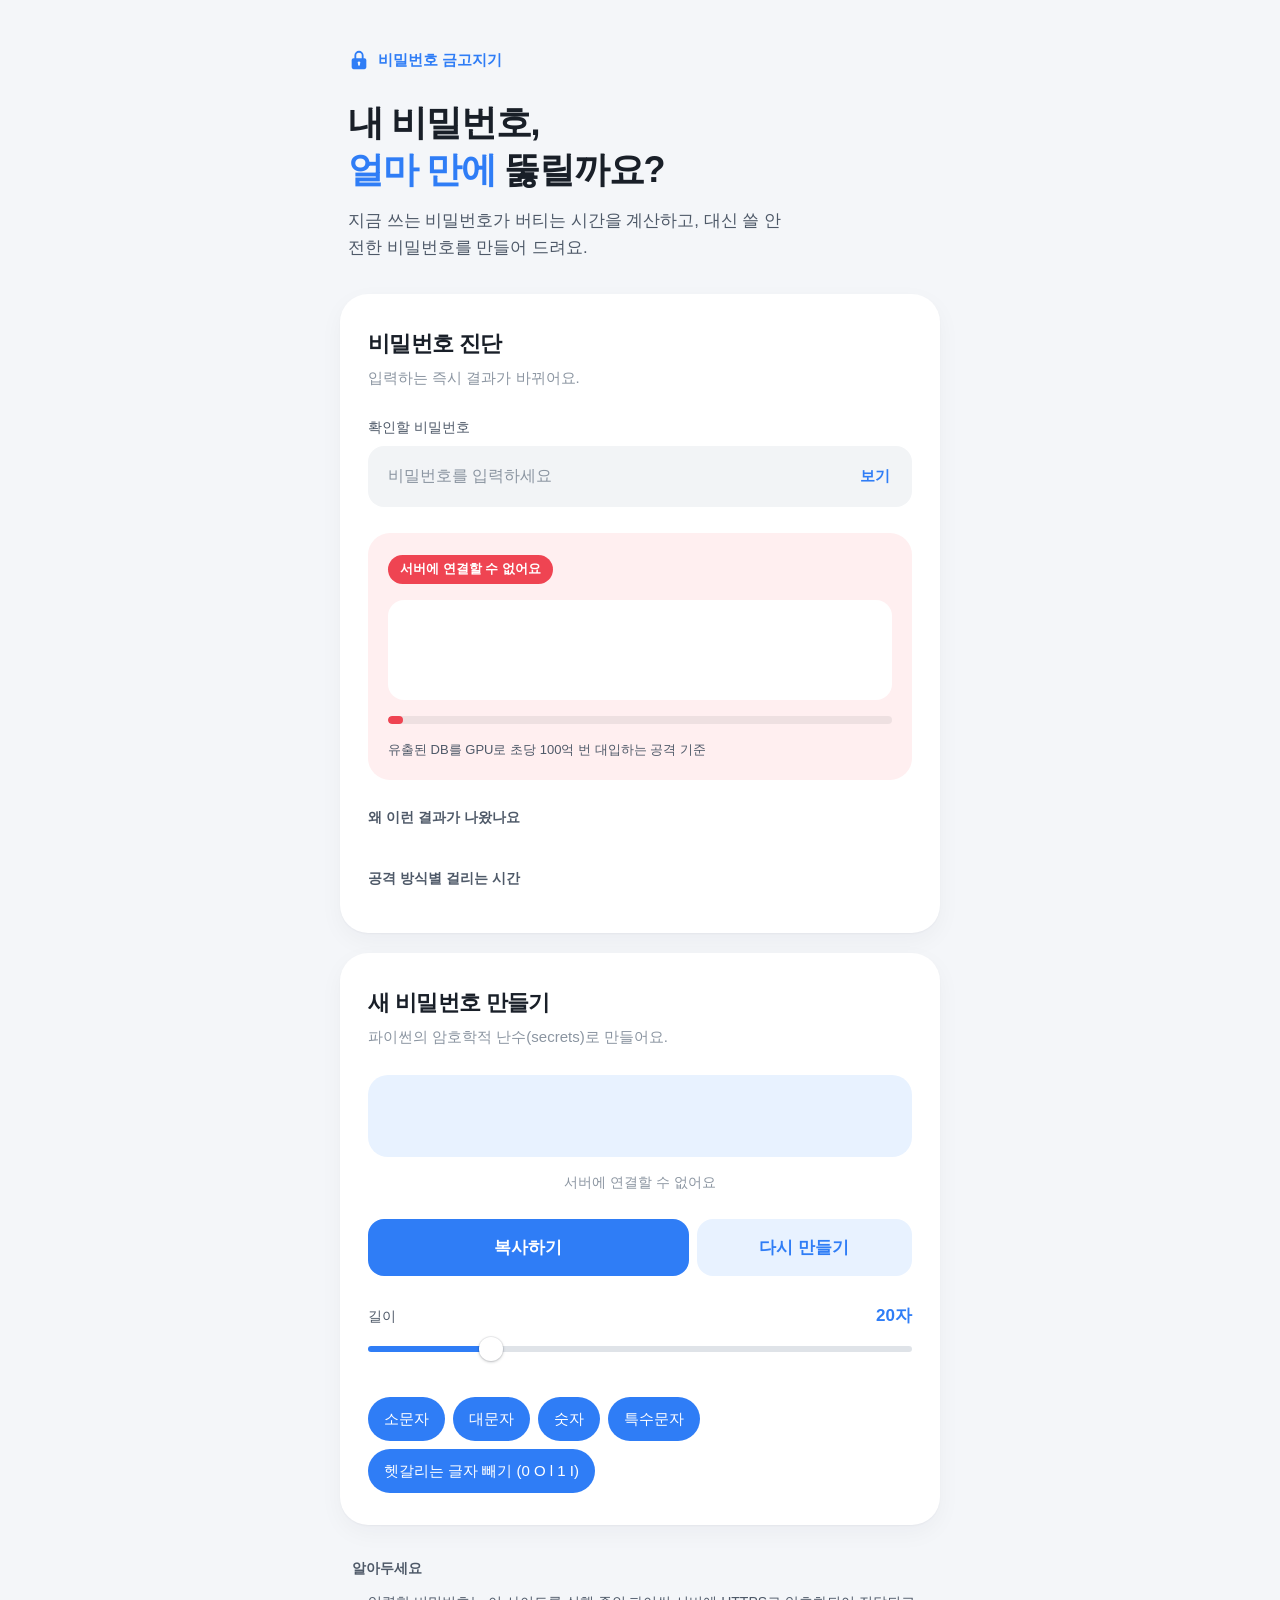
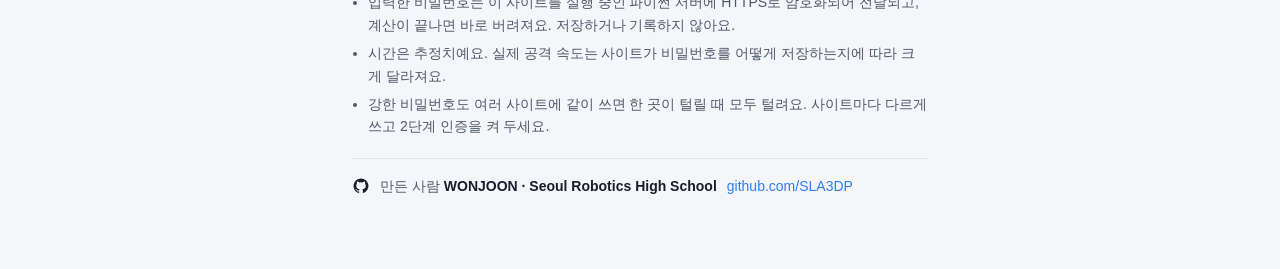
==== static/index.html @ 10a2ed47 "Password Vault Keeper: password checker and generator (Flask, HTTPS) Co-Authored-By: Claude Fable 5." ====
<!doctype html>
<html lang="ko">
<head>
<meta charset="utf-8">
<meta name="viewport" content="width=device-width, initial-scale=1">
<title>비밀번호 금고지기</title>
<link rel="stylesheet" href="/static/style.css">
</head>
<body>
<div class="wrap">
  <header>
    <div class="brand">
      <svg viewBox="0 0 24 24" width="22" height="22" aria-hidden="true"><path fill="currentColor" d="M12 2a5 5 0 0 0-5 5v3H6a2 2 0 0 0-2 2v8a2 2 0 0 0 2 2h12a2 2 0 0 0 2-2v-8a2 2 0 0 0-2-2h-1V7a5 5 0 0 0-5-5Zm-3 8V7a3 3 0 0 1 6 0v3H9Zm3 3.5a1.5 1.5 0 0 1 1 2.6V18h-2v-1.9a1.5 1.5 0 0 1 1-2.6Z"/></svg>
      <span>비밀번호 금고지기</span>
    </div>
    <h1>내 비밀번호,<br><em>얼마 만에</em> 뚫릴까요?</h1>
    <p class="lede">지금 쓰는 비밀번호가 버티는 시간을 계산하고, 대신 쓸 안전한 비밀번호를 만들어 드려요.</p>
  </header>

  <section class="panel" aria-labelledby="h-check">
    <div class="panelhead">
      <h2 id="h-check">비밀번호 진단</h2>
      <p>입력하는 즉시 결과가 바뀌어요.</p>
    </div>

    <div class="field">
      <label for="pw">확인할 비밀번호</label>
      <div class="inputbox">
        <input id="pw" type="password" autocomplete="off" autocapitalize="off" autocorrect="off" spellcheck="false" placeholder="비밀번호를 입력하세요" maxlength="128">
        <button id="toggle" class="ghost" type="button" aria-pressed="false">보기</button>
      </div>
    </div>

    <div class="result" id="result" data-level="crit" aria-live="polite">
      <div class="verdictrow">
        <span class="pill" id="pill">계산 중</span>
        <span class="sample" id="sample"></span>
      </div>
      <div class="clock single" id="clock"><div class="cell"><b>&nbsp;</b></div></div>
      <div class="meter" aria-hidden="true"><i id="bar"></i></div>
      <p class="basis">유출된 DB를 GPU로 초당 100억 번 대입하는 공격 기준</p>
    </div>

    <div>
      <h3>왜 이런 결과가 나왔나요</h3>
      <ul class="reasons" id="reasons"></ul>
    </div>

    <div>
      <h3>공격 방식별 걸리는 시간</h3>
      <ul class="rows" id="scen"></ul>
    </div>
  </section>

  <section class="panel" aria-labelledby="h-gen">
    <div class="panelhead">
      <h2 id="h-gen">새 비밀번호 만들기</h2>
      <p>파이썬의 암호학적 난수(secrets)로 만들어요.</p>
    </div>

    <div class="out" id="out" aria-label="생성된 비밀번호">&nbsp;</div>
    <p class="genstat" id="genstat">&nbsp;</p>

    <div class="actions">
      <button class="primary" id="copy" type="button">복사하기</button>
      <button id="regen" type="button">다시 만들기</button>
    </div>

    <div class="field">
      <div class="lenhead">
        <label for="len">길이</label>
        <output id="lenout" for="len">20자</output>
      </div>
      <input id="len" type="range" min="8" max="64" value="20">
    </div>

    <div class="chips">
      <label><input id="c-lower" type="checkbox" checked><span>소문자</span></label>
      <label><input id="c-upper" type="checkbox" checked><span>대문자</span></label>
      <label><input id="c-digit" type="checkbox" checked><span>숫자</span></label>
      <label><input id="c-symbol" type="checkbox" checked><span>특수문자</span></label>
      <label><input id="c-amb" type="checkbox" checked><span>헷갈리는 글자 빼기 (0 O l 1 I)</span></label>
    </div>
  </section>

  <section class="notes">
    <h3>알아두세요</h3>
    <ul>
      <li>입력한 비밀번호는 이 사이트를 실행 중인 파이썬 서버에 HTTPS로 암호화되어 전달되고, 계산이 끝나면 바로 버려져요. 저장하거나 기록하지 않아요.</li>
      <li>시간은 추정치예요. 실제 공격 속도는 사이트가 비밀번호를 어떻게 저장하는지에 따라 크게 달라져요.</li>
      <li>강한 비밀번호도 여러 사이트에 같이 쓰면 한 곳이 털릴 때 모두 털려요. 사이트마다 다르게 쓰고 2단계 인증을 켜 두세요.</li>
    </ul>
    <p class="credit">
      <svg viewBox="0 0 24 24" width="18" height="18" aria-hidden="true"><path fill="currentColor" d="M12 2a10 10 0 0 0-3.16 19.49c.5.09.68-.22.68-.48v-1.7c-2.78.6-3.37-1.34-3.37-1.34-.46-1.16-1.11-1.47-1.11-1.47-.91-.62.07-.6.07-.6 1 .07 1.53 1.03 1.53 1.03.9 1.52 2.34 1.08 2.91.83.09-.65.35-1.09.63-1.34-2.22-.25-4.56-1.11-4.56-4.94 0-1.09.39-1.98 1.03-2.68-.1-.25-.45-1.27.1-2.64 0 0 .84-.27 2.75 1.02a9.56 9.56 0 0 1 5 0c1.91-1.29 2.75-1.02 2.75-1.02.55 1.37.2 2.39.1 2.64.64.7 1.03 1.59 1.03 2.68 0 3.84-2.34 4.68-4.57 4.93.36.31.68.92.68 1.85v2.74c0 .27.18.58.69.48A10 10 0 0 0 12 2Z"/></svg>
      <span>만든 사람 <b>WONJOON ∙ Seoul Robotics High School</b></span>
      <a href="https://github.com/SLA3DP" target="_blank" rel="noopener noreferrer">github.com/SLA3DP</a>
    </p>
  </section>
</div>

<div class="toast" id="toast" role="status" hidden></div>
<script src="/static/app.js"></script>
</body>
</html>
---- static/style.css ----
/* 흰색과 파란색. 가장 크게 보이는 것은 시계 하나뿐이고 나머지는 조용하게 둔다. */
:root {
  --bg: #f4f6f9;
  --surface: #ffffff;
  --sunken: #f2f4f6;
  --fg: #191f28;
  --body: #4e5968;
  --muted: #8b95a1;
  --line: #eef0f3;
  --accent: #2f7df6;
  --accent-press: #1b64da;
  --accent-soft: #e8f2ff;
  --crit: #ef4452;
  --crit-soft: #ffeff0;
  --warn: #e07b00;
  --warn-soft: #fff4e2;
  --ok: #06a561;
  --ok-soft: #e5f7ee;
  --font: "Pretendard", -apple-system, BlinkMacSystemFont, "Apple SD Gothic Neo", "Noto Sans KR", "Malgun Gothic", "맑은 고딕", sans-serif;
  --mono: "SF Mono", "Cascadia Mono", Consolas, "D2Coding", Menlo, monospace;
  color-scheme: light;
}

* { box-sizing: border-box; }
[hidden] { display: none !important; }
html { -webkit-text-size-adjust: 100%; }
body {
  margin: 0; background: var(--bg); color: var(--fg);
  font-family: var(--font); font-size: 16px; line-height: 1.6; -webkit-font-smoothing: antialiased;
}
.wrap {
  max-width: 640px; margin: 0 auto; padding: 48px 20px 72px;
  display: flex; flex-direction: column; gap: 20px;
}

/* ---------- 머리말 ---------- */
header { padding: 0 8px 12px; }
.brand { display: flex; align-items: center; gap: 8px; color: var(--accent); font-weight: 700; font-size: 0.95rem; margin-bottom: 28px; }
h1 { margin: 0; font-size: 2.25rem; line-height: 1.3; font-weight: 700; letter-spacing: -0.035em; }
h1 em { font-style: normal; color: var(--accent); }
.lede { margin: 14px 0 0; color: var(--body); font-size: 1.05rem; max-width: 26em; }

/* ---------- 카드 ---------- */
.panel {
  background: var(--surface); border-radius: 28px; padding: 32px 28px;
  display: flex; flex-direction: column; gap: 26px; min-width: 0;
  box-shadow: 0 1px 2px rgba(25, 31, 40, 0.04), 0 8px 24px rgba(25, 31, 40, 0.04);
}
.panelhead h2 { margin: 0; font-size: 1.4rem; font-weight: 700; letter-spacing: -0.03em; }
.panelhead p { margin: 4px 0 0; color: var(--muted); font-size: 0.9375rem; }
h3 { margin: 0 0 12px; font-size: 0.875rem; font-weight: 700; color: var(--body); }

/* ---------- 입력 ---------- */
.field label, .lenhead label { display: block; font-size: 0.875rem; font-weight: 500; color: var(--body); margin-bottom: 8px; }
.inputbox {
  display: flex; align-items: center; background: var(--sunken); border-radius: 16px;
  border: 2px solid transparent; padding: 4px 6px 4px 18px; transition: border-color 0.15s, background 0.15s;
}
.inputbox:focus-within { border-color: var(--accent); background: var(--surface); }
.inputbox input {
  flex: 1; min-width: 0; border: 0; outline: 0; background: transparent; color: var(--fg);
  font-family: var(--mono); font-size: 1.15rem; padding: 14px 0;
}
.inputbox input::placeholder { font-family: var(--font); color: var(--muted); font-size: 1rem; }

button {
  font-family: var(--font); font-size: 1.0625rem; font-weight: 700; cursor: pointer;
  border: 0; border-radius: 16px; padding: 17px 20px; background: var(--accent-soft); color: var(--accent);
  transition: transform 0.08s ease, background 0.15s ease;
}
button:hover { background: #d9e9ff; }
button:active { transform: scale(0.97); }
button.primary { background: var(--accent); color: #fff; }
button.primary:hover { background: var(--accent-press); }
button.ghost { background: transparent; font-size: 0.9375rem; padding: 10px 14px; border-radius: 12px; }
button.ghost:hover { background: var(--accent-soft); }
:focus-visible { outline: 2px solid var(--accent); outline-offset: 2px; }

/* ---------- 결과 ---------- */
.result {
  --sev: var(--crit); --soft: var(--crit-soft);
  background: var(--soft); border-radius: 22px; padding: 22px 20px 20px;
  display: flex; flex-direction: column; gap: 16px; transition: background 0.25s ease;
}
.result[data-level="warn"] { --sev: var(--warn); --soft: var(--warn-soft); }
.result[data-level="ok"] { --sev: var(--ok); --soft: var(--ok-soft); }
.verdictrow { display: flex; flex-wrap: wrap; align-items: center; gap: 6px 10px; }
.pill { background: var(--sev); color: #fff; font-size: 0.8125rem; font-weight: 700; padding: 4px 12px; border-radius: 999px; }
.sample { font-size: 0.8125rem; color: var(--body); }
.sample code { font-family: var(--mono); font-weight: 600; color: var(--fg); }

.clock { display: grid; grid-template-columns: repeat(5, minmax(0, 1fr)); gap: 8px; }
.cell { background: var(--surface); border-radius: 16px; padding: 18px 2px 12px; text-align: center; }
.cell b {
  display: block; font-weight: 700; line-height: 1; letter-spacing: -0.03em; color: var(--sev);
  font-size: clamp(1.5rem, 7.2vw, 2.5rem); font-variant-numeric: tabular-nums;
}
.cell.zero b { color: #c9cfd6; }
.cell span { display: block; margin-top: 9px; font-size: 0.75rem; font-weight: 500; color: var(--muted); }
.clock.single { grid-template-columns: 1fr; }
.clock.single .cell { padding: 26px 14px; }
.clock.single .cell b { font-size: clamp(1.6rem, 7vw, 2.4rem); line-height: 1.25; overflow-wrap: anywhere; }

.meter { height: 8px; background: rgba(25, 31, 40, 0.07); border-radius: 4px; overflow: hidden; }
.meter i { display: block; height: 100%; width: 3%; background: var(--sev); border-radius: 4px; transition: width 0.3s ease, background 0.25s ease; }
.basis { margin: 0; font-size: 0.8125rem; color: var(--body); }

.reasons { list-style: none; margin: 0; padding: 0; display: flex; flex-direction: column; gap: 8px; }
.reasons li { background: var(--sunken); border-radius: 14px; padding: 13px 16px; font-size: 0.9375rem; color: var(--fg); overflow-wrap: anywhere; }
.reasons code { font-family: var(--mono); font-weight: 600; color: var(--accent); }

.rows { list-style: none; margin: 0; padding: 0; }
.rows li { display: flex; align-items: center; justify-content: space-between; gap: 16px; padding: 14px 0; border-bottom: 1px solid var(--line); }
.rows li:last-child { border-bottom: 0; padding-bottom: 0; }
.rows li:first-child { padding-top: 2px; }
.rows .what { min-width: 0; }
.rows .what b { display: block; font-size: 0.9375rem; font-weight: 500; }
.rows .what small { display: block; font-size: 0.8125rem; color: var(--muted); }
.rows .time { font-weight: 700; font-size: 1rem; text-align: right; font-variant-numeric: tabular-nums; flex-shrink: 0; max-width: 55%; }

/* ---------- 생성기 ---------- */
.out {
  font-family: var(--mono); font-size: 1.35rem; font-weight: 600; line-height: 1.55; letter-spacing: 0.03em;
  background: var(--accent-soft); color: var(--fg); border-radius: 20px; padding: 24px 22px;
  word-break: break-all; text-align: center; user-select: all;
}
.out .d { color: var(--accent); }
.out .s { color: var(--crit); }
.genstat { margin: -12px 0 0; text-align: center; font-size: 0.875rem; color: var(--muted); }
.genstat strong { color: var(--ok); font-weight: 700; }
.actions { display: flex; gap: 8px; }
.actions button { flex: 1; min-width: 0; }
.actions .primary { flex: 1.6; }

.lenhead { display: flex; justify-content: space-between; align-items: baseline; }
.lenhead output { font-weight: 700; font-size: 1.0625rem; color: var(--accent); font-variant-numeric: tabular-nums; }
input[type=range] { -webkit-appearance: none; appearance: none; width: 100%; height: 28px; margin: 0; background: transparent; cursor: pointer; }
input[type=range]::-webkit-slider-runnable-track { height: 6px; border-radius: 3px; background: linear-gradient(to right, var(--accent) var(--fill, 21%), #dfe3e8 var(--fill, 21%)); }
input[type=range]::-webkit-slider-thumb { -webkit-appearance: none; width: 24px; height: 24px; margin-top: -9px; border-radius: 50%; background: #fff; border: 0; box-shadow: 0 1px 3px rgba(25, 31, 40, 0.25), 0 0 0 1px rgba(25, 31, 40, 0.06); }
input[type=range]::-moz-range-track { height: 6px; border-radius: 3px; background: #dfe3e8; }
input[type=range]::-moz-range-progress { height: 6px; border-radius: 3px; background: var(--accent); }
input[type=range]::-moz-range-thumb { width: 24px; height: 24px; border-radius: 50%; background: #fff; border: 0; box-shadow: 0 1px 3px rgba(25, 31, 40, 0.25); }

.chips { display: flex; flex-wrap: wrap; gap: 8px; }
.chips label { position: relative; cursor: pointer; }
.chips input { position: absolute; opacity: 0; width: 1px; height: 1px; margin: 0; }
.chips span { display: block; padding: 10px 16px; border-radius: 999px; background: var(--sunken); color: var(--body); font-size: 0.9375rem; font-weight: 500; transition: background 0.15s, color 0.15s; }
.chips input:checked + span { background: var(--accent); color: #fff; }
.chips input:focus-visible + span { outline: 2px solid var(--accent); outline-offset: 2px; }

/* ---------- 안내 ---------- */
.notes { padding: 12px 12px 0; }
.notes ul { margin: 0; padding-left: 1.15em; display: flex; flex-direction: column; gap: 6px; font-size: 0.875rem; color: var(--body); }

.credit { display: flex; flex-wrap: wrap; align-items: center; gap: 6px 10px; margin: 20px 0 0; padding-top: 16px; border-top: 1px solid #e5e8eb; font-size: 0.875rem; color: var(--body); }
.credit svg { color: var(--fg); flex-shrink: 0; }
.credit b { color: var(--fg); }
.credit a { color: var(--accent); font-weight: 500; text-decoration: none; }
.credit a:hover { text-decoration: underline; }

.toast {
  position: fixed; left: 50%; bottom: 32px; transform: translateX(-50%);
  background: #333d4b; color: #fff; font-size: 0.9375rem; font-weight: 500;
  padding: 13px 22px; border-radius: 999px; box-shadow: 0 6px 20px rgba(25, 31, 40, 0.2); white-space: nowrap;
}

@media (max-width: 480px) {
  .wrap { padding: 32px 16px 56px; gap: 16px; }
  h1 { font-size: 1.8rem; }
  .panel { padding: 26px 20px; border-radius: 24px; }
  .out { font-size: 1.15rem; padding: 20px 16px; }
  .result { padding: 18px 14px 16px; }
  .clock { gap: 5px; }
  .actions { flex-direction: column; }
}
@media (prefers-reduced-motion: reduce) {
  * { transition: none !important; }
  button:active { transform: none; }
}
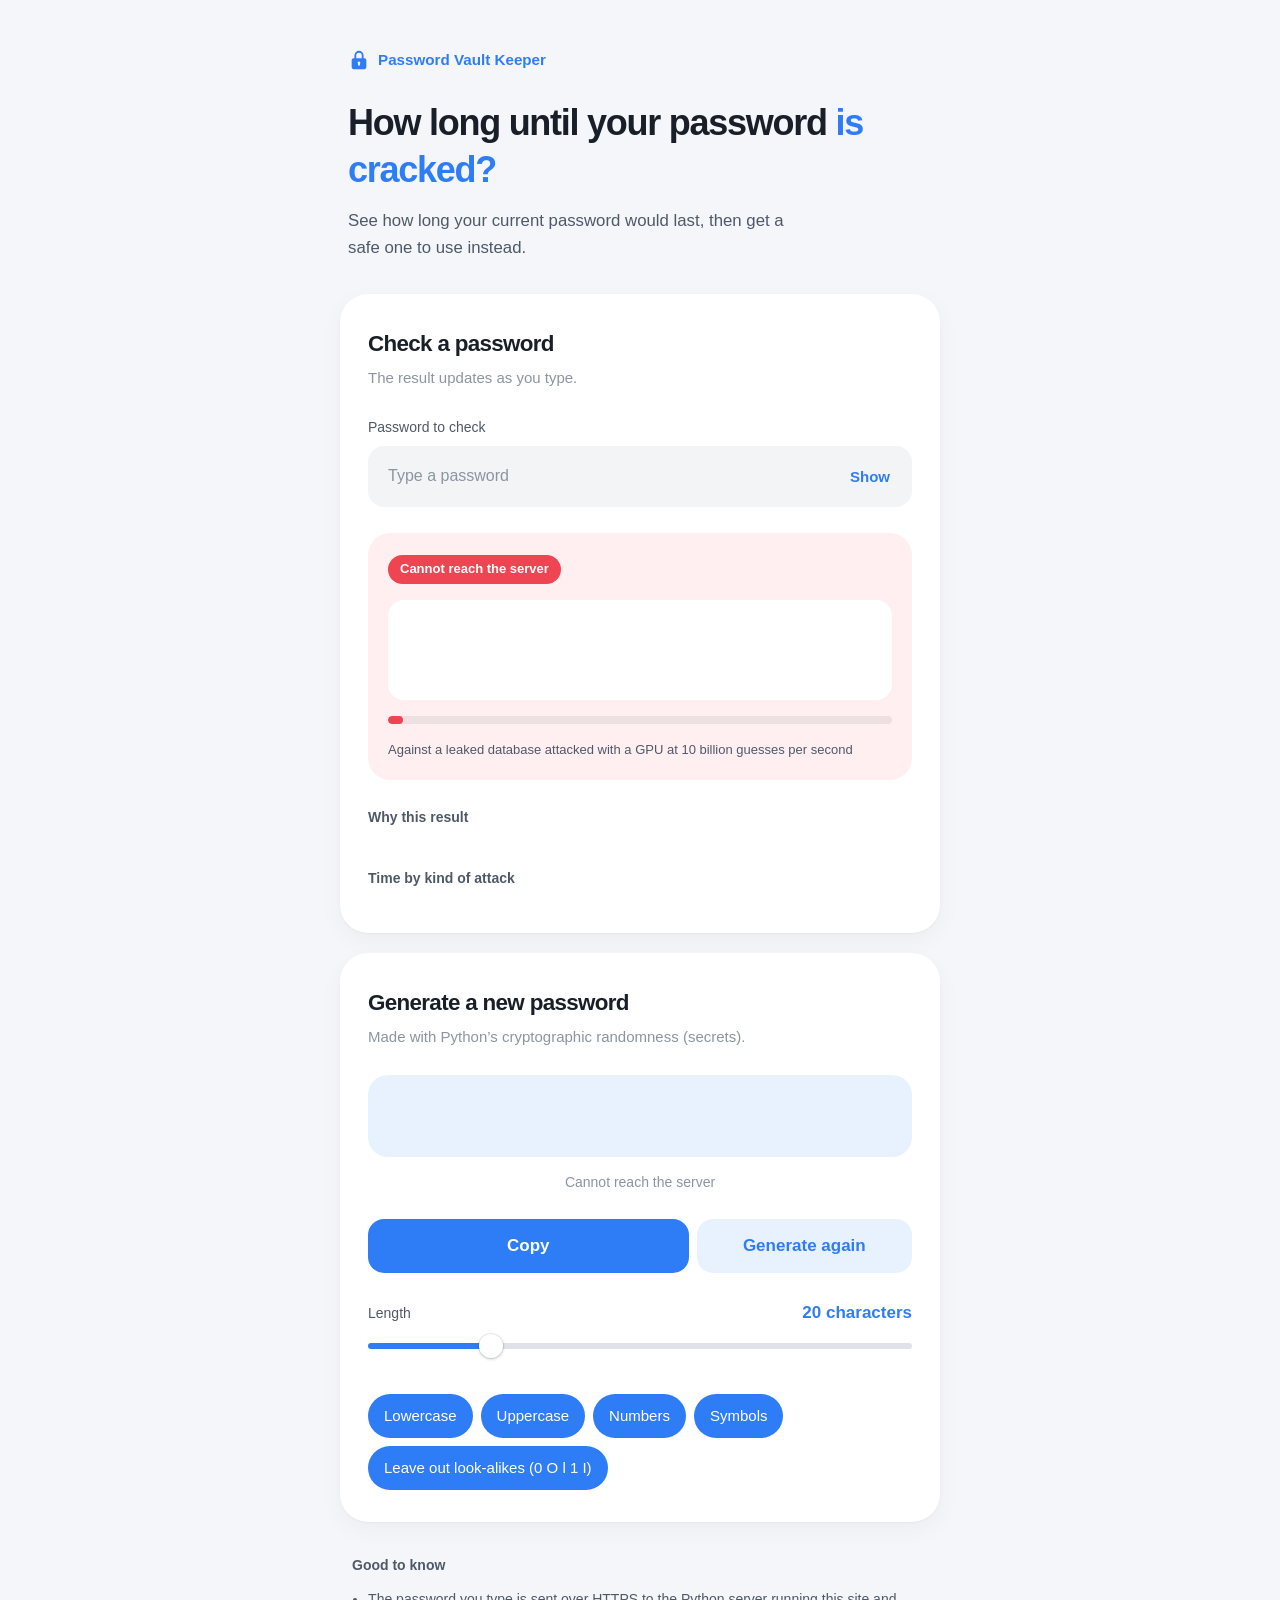
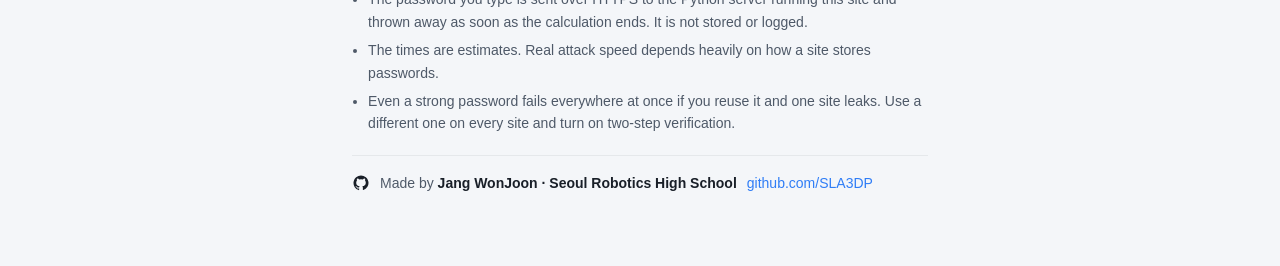
==== commit bc87a72e: "Translate the site to English - app.py: verdicts, reasons, time text and messages in English - stati" ====
--- a/static/index.html
+++ b/static/index.html
@@ -1,9 +1,9 @@
 <!doctype html>
-<html lang="ko">
+<html lang="en">
 <head>
 <meta charset="utf-8">
 <meta name="viewport" content="width=device-width, initial-scale=1">
-<title>비밀번호 금고지기</title>
+<title>Password Vault Keeper</title>
 <link rel="stylesheet" href="/static/style.css">
 </head>
 <body>
@@ -11,88 +11,88 @@
   <header>
     <div class="brand">
       <svg viewBox="0 0 24 24" width="22" height="22" aria-hidden="true"><path fill="currentColor" d="M12 2a5 5 0 0 0-5 5v3H6a2 2 0 0 0-2 2v8a2 2 0 0 0 2 2h12a2 2 0 0 0 2-2v-8a2 2 0 0 0-2-2h-1V7a5 5 0 0 0-5-5Zm-3 8V7a3 3 0 0 1 6 0v3H9Zm3 3.5a1.5 1.5 0 0 1 1 2.6V18h-2v-1.9a1.5 1.5 0 0 1 1-2.6Z"/></svg>
-      <span>비밀번호 금고지기</span>
+      <span>Password Vault Keeper</span>
     </div>
-    <h1>내 비밀번호,<br><em>얼마 만에</em> 뚫릴까요?</h1>
-    <p class="lede">지금 쓰는 비밀번호가 버티는 시간을 계산하고, 대신 쓸 안전한 비밀번호를 만들어 드려요.</p>
+    <h1>How long until your password <em>is cracked?</em></h1>
+    <p class="lede">See how long your current password would last, then get a safe one to use instead.</p>
   </header>
 
   <section class="panel" aria-labelledby="h-check">
     <div class="panelhead">
-      <h2 id="h-check">비밀번호 진단</h2>
-      <p>입력하는 즉시 결과가 바뀌어요.</p>
+      <h2 id="h-check">Check a password</h2>
+      <p>The result updates as you type.</p>
     </div>
 
     <div class="field">
-      <label for="pw">확인할 비밀번호</label>
+      <label for="pw">Password to check</label>
       <div class="inputbox">
-        <input id="pw" type="password" autocomplete="off" autocapitalize="off" autocorrect="off" spellcheck="false" placeholder="비밀번호를 입력하세요" maxlength="128">
-        <button id="toggle" class="ghost" type="button" aria-pressed="false">보기</button>
+        <input id="pw" type="password" autocomplete="off" autocapitalize="off" autocorrect="off" spellcheck="false" placeholder="Type a password" maxlength="128">
+        <button id="toggle" class="ghost" type="button" aria-pressed="false">Show</button>
       </div>
     </div>
 
     <div class="result" id="result" data-level="crit" aria-live="polite">
       <div class="verdictrow">
-        <span class="pill" id="pill">계산 중</span>
+        <span class="pill" id="pill">Calculating</span>
         <span class="sample" id="sample"></span>
       </div>
       <div class="clock single" id="clock"><div class="cell"><b>&nbsp;</b></div></div>
       <div class="meter" aria-hidden="true"><i id="bar"></i></div>
-      <p class="basis">유출된 DB를 GPU로 초당 100억 번 대입하는 공격 기준</p>
+      <p class="basis">Against a leaked database attacked with a GPU at 10 billion guesses per second</p>
     </div>
 
     <div>
-      <h3>왜 이런 결과가 나왔나요</h3>
+      <h3>Why this result</h3>
       <ul class="reasons" id="reasons"></ul>
     </div>
 
     <div>
-      <h3>공격 방식별 걸리는 시간</h3>
+      <h3>Time by kind of attack</h3>
       <ul class="rows" id="scen"></ul>
     </div>
   </section>
 
   <section class="panel" aria-labelledby="h-gen">
     <div class="panelhead">
-      <h2 id="h-gen">새 비밀번호 만들기</h2>
-      <p>파이썬의 암호학적 난수(secrets)로 만들어요.</p>
+      <h2 id="h-gen">Generate a new password</h2>
+      <p>Made with Python’s cryptographic randomness (secrets).</p>
     </div>
 
-    <div class="out" id="out" aria-label="생성된 비밀번호">&nbsp;</div>
+    <div class="out" id="out" aria-label="Generated password">&nbsp;</div>
     <p class="genstat" id="genstat">&nbsp;</p>
 
     <div class="actions">
-      <button class="primary" id="copy" type="button">복사하기</button>
-      <button id="regen" type="button">다시 만들기</button>
+      <button class="primary" id="copy" type="button">Copy</button>
+      <button id="regen" type="button">Generate again</button>
     </div>
 
     <div class="field">
       <div class="lenhead">
-        <label for="len">길이</label>
-        <output id="lenout" for="len">20자</output>
+        <label for="len">Length</label>
+        <output id="lenout" for="len">20 characters</output>
       </div>
       <input id="len" type="range" min="8" max="64" value="20">
     </div>
 
     <div class="chips">
-      <label><input id="c-lower" type="checkbox" checked><span>소문자</span></label>
-      <label><input id="c-upper" type="checkbox" checked><span>대문자</span></label>
-      <label><input id="c-digit" type="checkbox" checked><span>숫자</span></label>
-      <label><input id="c-symbol" type="checkbox" checked><span>특수문자</span></label>
-      <label><input id="c-amb" type="checkbox" checked><span>헷갈리는 글자 빼기 (0 O l 1 I)</span></label>
+      <label><input id="c-lower" type="checkbox" checked><span>Lowercase</span></label>
+      <label><input id="c-upper" type="checkbox" checked><span>Uppercase</span></label>
+      <label><input id="c-digit" type="checkbox" checked><span>Numbers</span></label>
+      <label><input id="c-symbol" type="checkbox" checked><span>Symbols</span></label>
+      <label><input id="c-amb" type="checkbox" checked><span>Leave out look-alikes (0 O l 1 I)</span></label>
     </div>
   </section>
 
   <section class="notes">
-    <h3>알아두세요</h3>
+    <h3>Good to know</h3>
     <ul>
-      <li>입력한 비밀번호는 이 사이트를 실행 중인 파이썬 서버에 HTTPS로 암호화되어 전달되고, 계산이 끝나면 바로 버려져요. 저장하거나 기록하지 않아요.</li>
-      <li>시간은 추정치예요. 실제 공격 속도는 사이트가 비밀번호를 어떻게 저장하는지에 따라 크게 달라져요.</li>
-      <li>강한 비밀번호도 여러 사이트에 같이 쓰면 한 곳이 털릴 때 모두 털려요. 사이트마다 다르게 쓰고 2단계 인증을 켜 두세요.</li>
+      <li>The password you type is sent over HTTPS to the Python server running this site and thrown away as soon as the calculation ends. It is not stored or logged.</li>
+      <li>The times are estimates. Real attack speed depends heavily on how a site stores passwords.</li>
+      <li>Even a strong password fails everywhere at once if you reuse it and one site leaks. Use a different one on every site and turn on two-step verification.</li>
     </ul>
     <p class="credit">
       <svg viewBox="0 0 24 24" width="18" height="18" aria-hidden="true"><path fill="currentColor" d="M12 2a10 10 0 0 0-3.16 19.49c.5.09.68-.22.68-.48v-1.7c-2.78.6-3.37-1.34-3.37-1.34-.46-1.16-1.11-1.47-1.11-1.47-.91-.62.07-.6.07-.6 1 .07 1.53 1.03 1.53 1.03.9 1.52 2.34 1.08 2.91.83.09-.65.35-1.09.63-1.34-2.22-.25-4.56-1.11-4.56-4.94 0-1.09.39-1.98 1.03-2.68-.1-.25-.45-1.27.1-2.64 0 0 .84-.27 2.75 1.02a9.56 9.56 0 0 1 5 0c1.91-1.29 2.75-1.02 2.75-1.02.55 1.37.2 2.39.1 2.64.64.7 1.03 1.59 1.03 2.68 0 3.84-2.34 4.68-4.57 4.93.36.31.68.92.68 1.85v2.74c0 .27.18.58.69.48A10 10 0 0 0 12 2Z"/></svg>
-      <span>만든 사람 <b>WONJOON ∙ Seoul Robotics High School</b></span>
+      <span>Made by <b>Jang WonJoon ∙ Seoul Robotics High School</b></span>
       <a href="https://github.com/SLA3DP" target="_blank" rel="noopener noreferrer">github.com/SLA3DP</a>
     </p>
   </section>
--- a/static/style.css
+++ b/static/style.css
@@ -1,4 +1,4 @@
-/* 흰색과 파란색. 가장 크게 보이는 것은 시계 하나뿐이고 나머지는 조용하게 둔다. */
+/* White and blue. The clock is the only loud element; everything else stays quiet. */
 :root {
   --bg: #f4f6f9;
   --surface: #ffffff;
@@ -33,14 +33,14 @@
   display: flex; flex-direction: column; gap: 20px;
 }
 
-/* ---------- 머리말 ---------- */
+/* ---------- header ---------- */
 header { padding: 0 8px 12px; }
 .brand { display: flex; align-items: center; gap: 8px; color: var(--accent); font-weight: 700; font-size: 0.95rem; margin-bottom: 28px; }
 h1 { margin: 0; font-size: 2.25rem; line-height: 1.3; font-weight: 700; letter-spacing: -0.035em; }
 h1 em { font-style: normal; color: var(--accent); }
 .lede { margin: 14px 0 0; color: var(--body); font-size: 1.05rem; max-width: 26em; }
 
-/* ---------- 카드 ---------- */
+/* ---------- cards ---------- */
 .panel {
   background: var(--surface); border-radius: 28px; padding: 32px 28px;
   display: flex; flex-direction: column; gap: 26px; min-width: 0;
@@ -50,7 +50,7 @@
 .panelhead p { margin: 4px 0 0; color: var(--muted); font-size: 0.9375rem; }
 h3 { margin: 0 0 12px; font-size: 0.875rem; font-weight: 700; color: var(--body); }
 
-/* ---------- 입력 ---------- */
+/* ---------- input ---------- */
 .field label, .lenhead label { display: block; font-size: 0.875rem; font-weight: 500; color: var(--body); margin-bottom: 8px; }
 .inputbox {
   display: flex; align-items: center; background: var(--sunken); border-radius: 16px;
@@ -76,7 +76,7 @@
 button.ghost:hover { background: var(--accent-soft); }
 :focus-visible { outline: 2px solid var(--accent); outline-offset: 2px; }
 
-/* ---------- 결과 ---------- */
+/* ---------- result ---------- */
 .result {
   --sev: var(--crit); --soft: var(--crit-soft);
   background: var(--soft); border-radius: 22px; padding: 22px 20px 20px;
@@ -118,7 +118,7 @@
 .rows .what small { display: block; font-size: 0.8125rem; color: var(--muted); }
 .rows .time { font-weight: 700; font-size: 1rem; text-align: right; font-variant-numeric: tabular-nums; flex-shrink: 0; max-width: 55%; }
 
-/* ---------- 생성기 ---------- */
+/* ---------- generator ---------- */
 .out {
   font-family: var(--mono); font-size: 1.35rem; font-weight: 600; line-height: 1.55; letter-spacing: 0.03em;
   background: var(--accent-soft); color: var(--fg); border-radius: 20px; padding: 24px 22px;
@@ -148,7 +148,7 @@
 .chips input:checked + span { background: var(--accent); color: #fff; }
 .chips input:focus-visible + span { outline: 2px solid var(--accent); outline-offset: 2px; }
 
-/* ---------- 안내 ---------- */
+/* ---------- notes ---------- */
 .notes { padding: 12px 12px 0; }
 .notes ul { margin: 0; padding-left: 1.15em; display: flex; flex-direction: column; gap: 6px; font-size: 0.875rem; color: var(--body); }
 
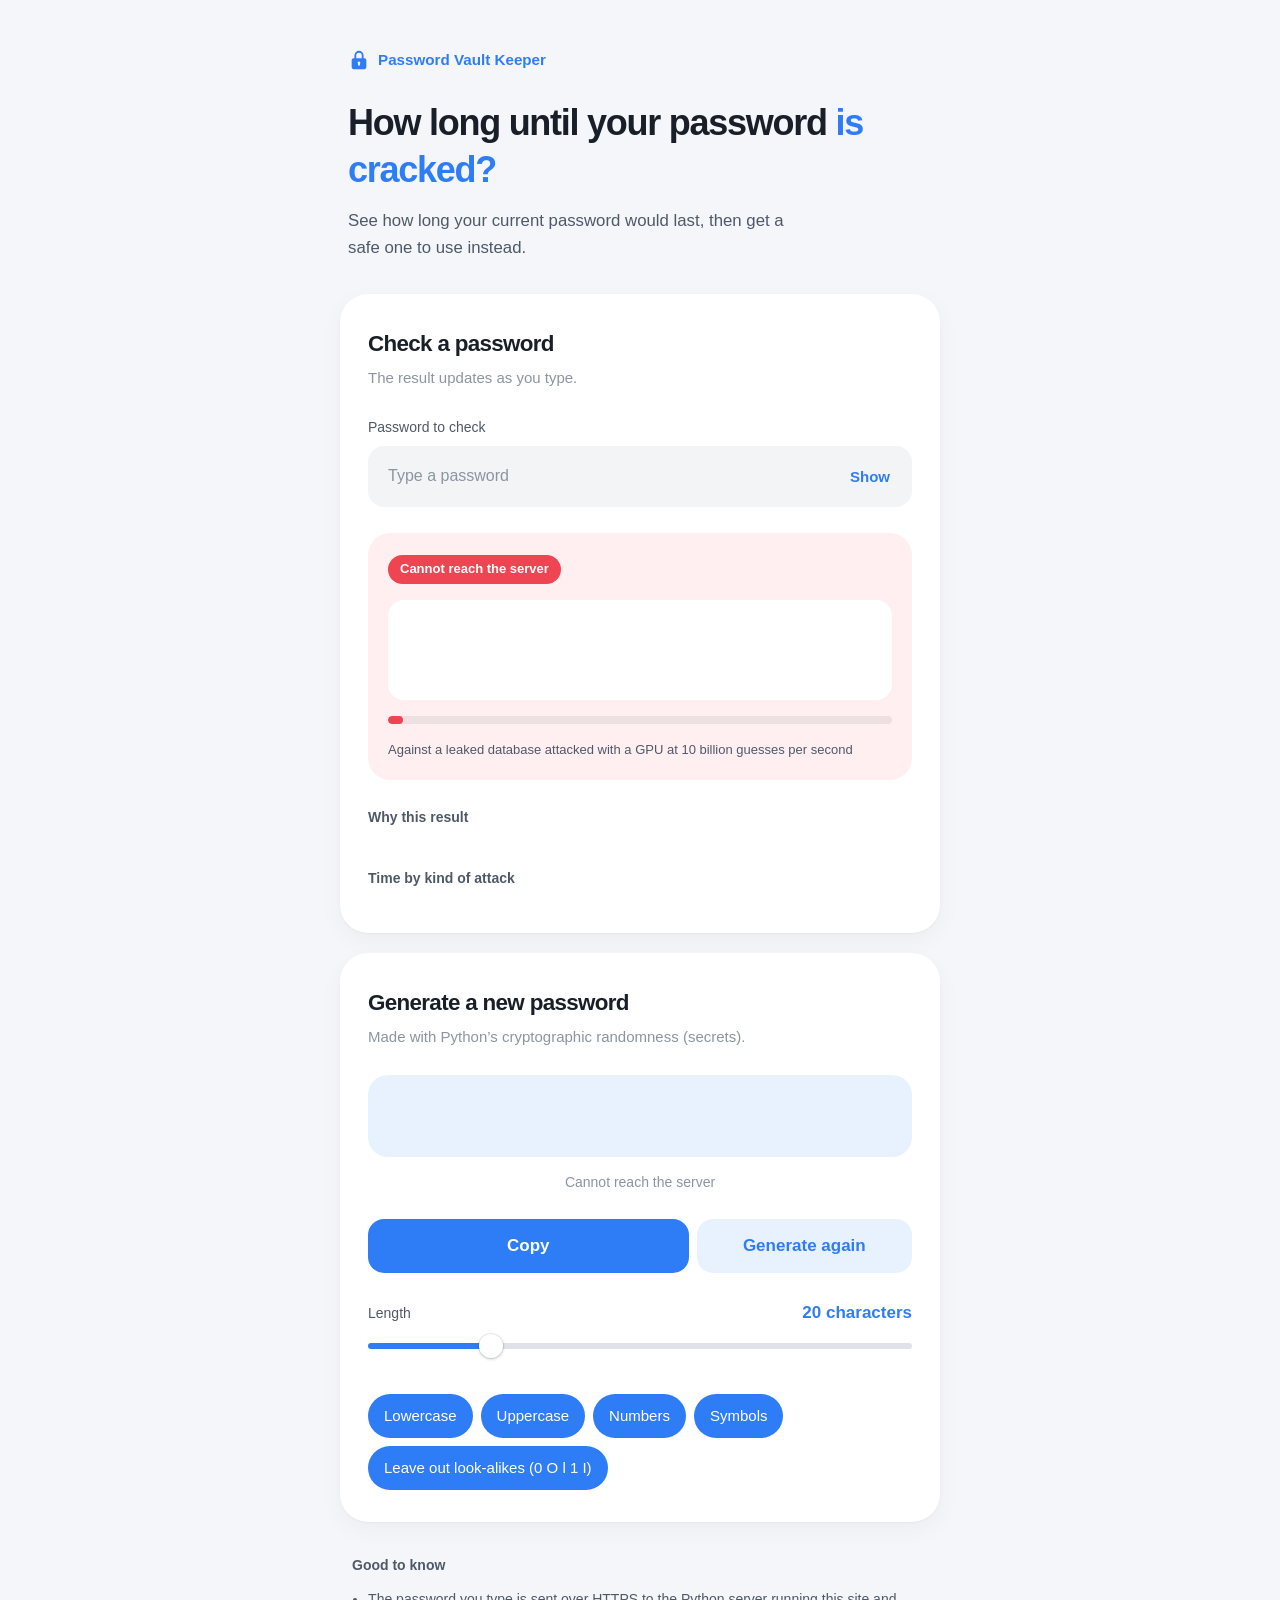
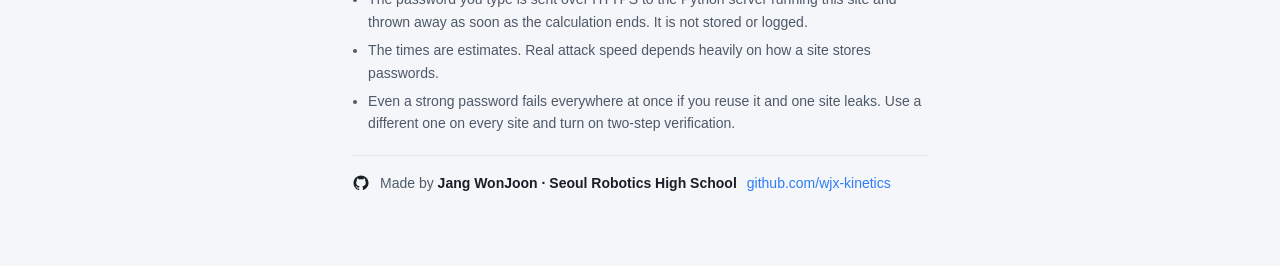
==== commit 74373c59: "Update links for the renamed GitHub account (wjx-kinetics) Co-Authored-By: Claude Fable 5.2 <noreply" ====
--- a/static/index.html
+++ b/static/index.html
@@ -93,7 +93,7 @@
     <p class="credit">
       <svg viewBox="0 0 24 24" width="18" height="18" aria-hidden="true"><path fill="currentColor" d="M12 2a10 10 0 0 0-3.16 19.49c.5.09.68-.22.68-.48v-1.7c-2.78.6-3.37-1.34-3.37-1.34-.46-1.16-1.11-1.47-1.11-1.47-.91-.62.07-.6.07-.6 1 .07 1.53 1.03 1.53 1.03.9 1.52 2.34 1.08 2.91.83.09-.65.35-1.09.63-1.34-2.22-.25-4.56-1.11-4.56-4.94 0-1.09.39-1.98 1.03-2.68-.1-.25-.45-1.27.1-2.64 0 0 .84-.27 2.75 1.02a9.56 9.56 0 0 1 5 0c1.91-1.29 2.75-1.02 2.75-1.02.55 1.37.2 2.39.1 2.64.64.7 1.03 1.59 1.03 2.68 0 3.84-2.34 4.68-4.57 4.93.36.31.68.92.68 1.85v2.74c0 .27.18.58.69.48A10 10 0 0 0 12 2Z"/></svg>
       <span>Made by <b>Jang WonJoon ∙ Seoul Robotics High School</b></span>
-      <a href="https://github.com/SLA3DP" target="_blank" rel="noopener noreferrer">github.com/SLA3DP</a>
+      <a href="https://github.com/wjx-kinetics" target="_blank" rel="noopener noreferrer">github.com/wjx-kinetics</a>
     </p>
   </section>
 </div>
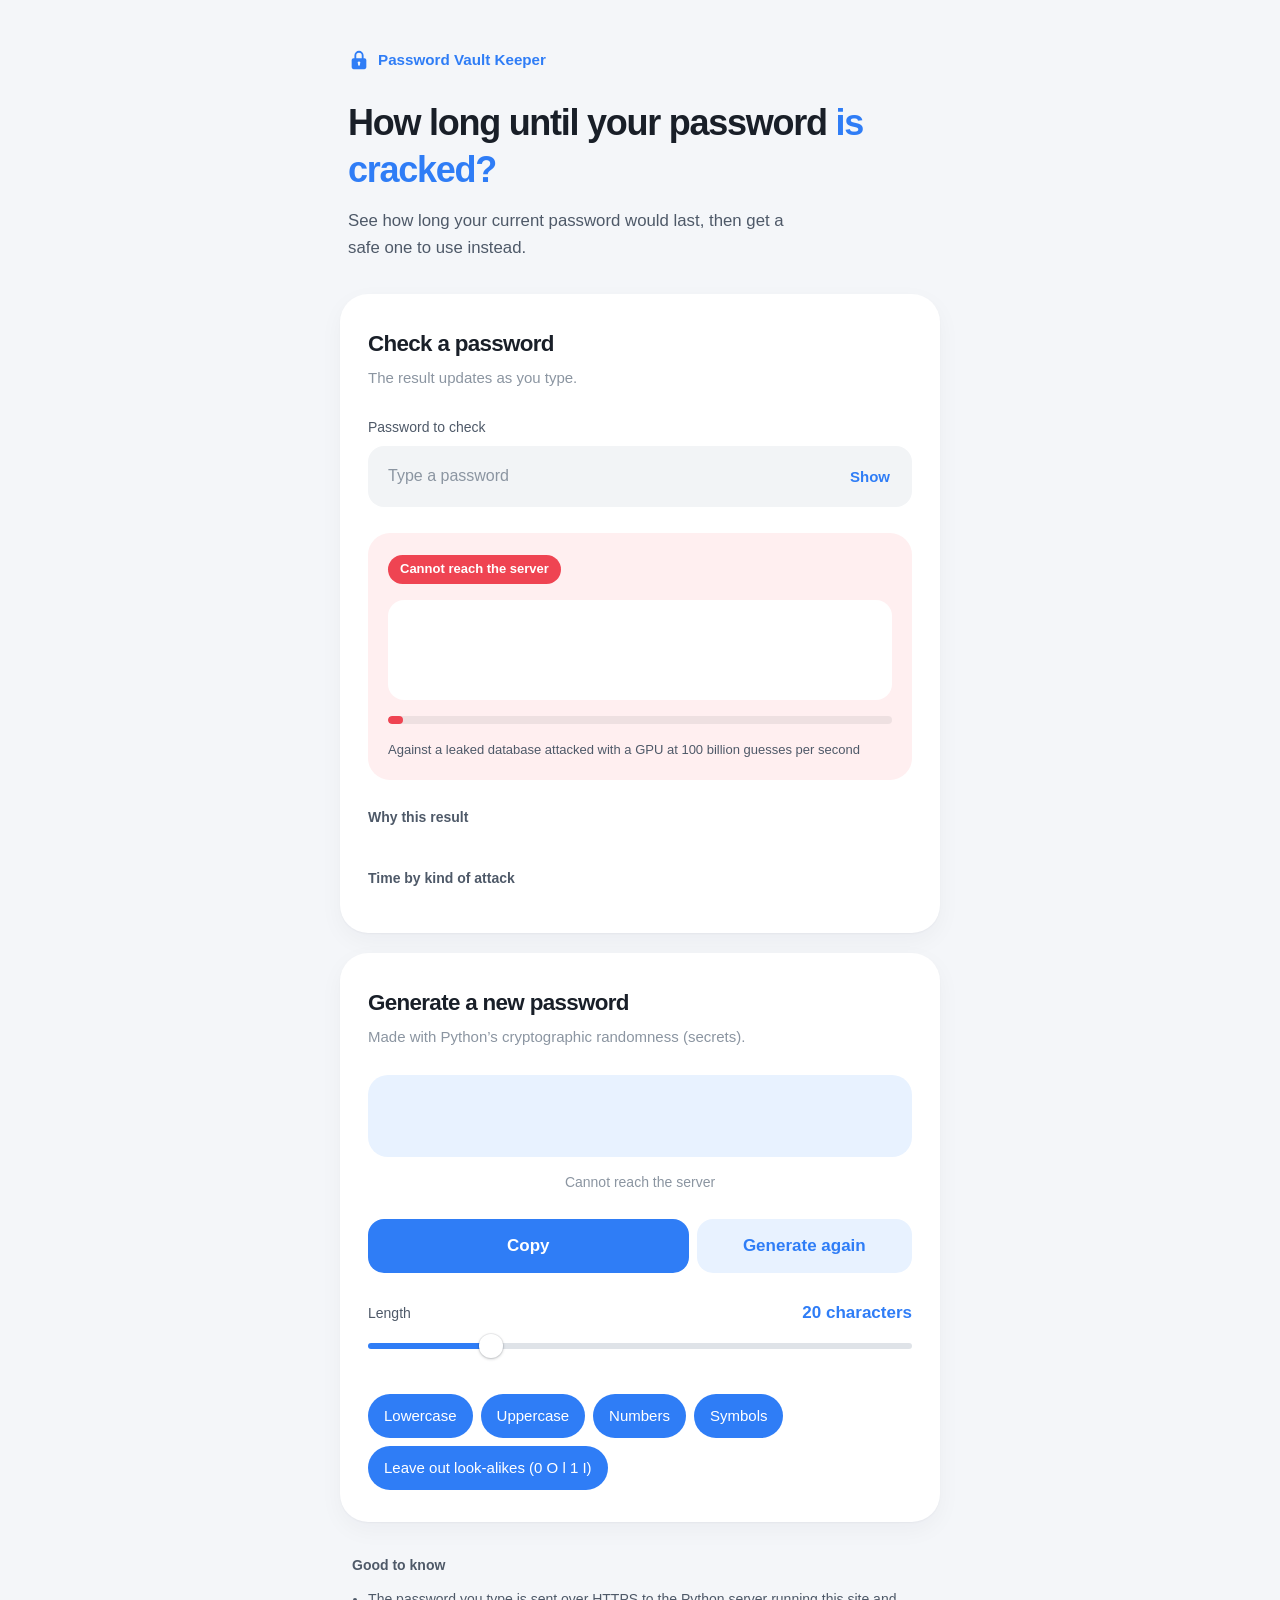
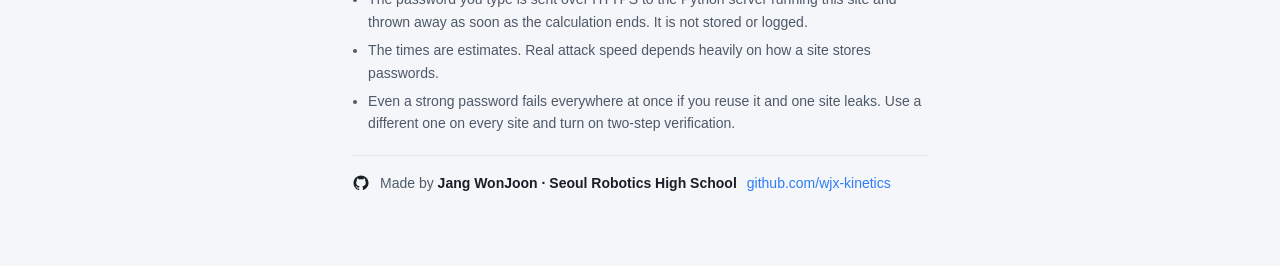
==== commit 43ab7463: "Change the attack speed to 100 billion per second, based on published benchmarks - FAST: 1e10 -> 1e1" ====
--- a/static/index.html
+++ b/static/index.html
@@ -38,7 +38,7 @@
       </div>
       <div class="clock single" id="clock"><div class="cell"><b>&nbsp;</b></div></div>
       <div class="meter" aria-hidden="true"><i id="bar"></i></div>
-      <p class="basis">Against a leaked database attacked with a GPU at 10 billion guesses per second</p>
+      <p class="basis">Against a leaked database attacked with a GPU at 100 billion guesses per second</p>
     </div>
 
     <div>
--- a/static/style.css
+++ b/static/style.css
@@ -89,11 +89,11 @@
 .sample { font-size: 0.8125rem; color: var(--body); }
 .sample code { font-family: var(--mono); font-weight: 600; color: var(--fg); }
 
-.clock { display: grid; grid-template-columns: repeat(5, minmax(0, 1fr)); gap: 8px; }
+.clock { display: grid; grid-template-columns: minmax(0, 1.5fr) repeat(4, minmax(0, 1fr)); gap: 8px; }  /* years can have 4 digits */
 .cell { background: var(--surface); border-radius: 16px; padding: 18px 2px 12px; text-align: center; }
 .cell b {
   display: block; font-weight: 700; line-height: 1; letter-spacing: -0.03em; color: var(--sev);
-  font-size: clamp(1.5rem, 7.2vw, 2.5rem); font-variant-numeric: tabular-nums;
+  font-size: clamp(1.15rem, 5.6vw, 2.5rem); font-variant-numeric: tabular-nums;
 }
 .cell.zero b { color: #c9cfd6; }
 .cell span { display: block; margin-top: 9px; font-size: 0.75rem; font-weight: 500; color: var(--muted); }
